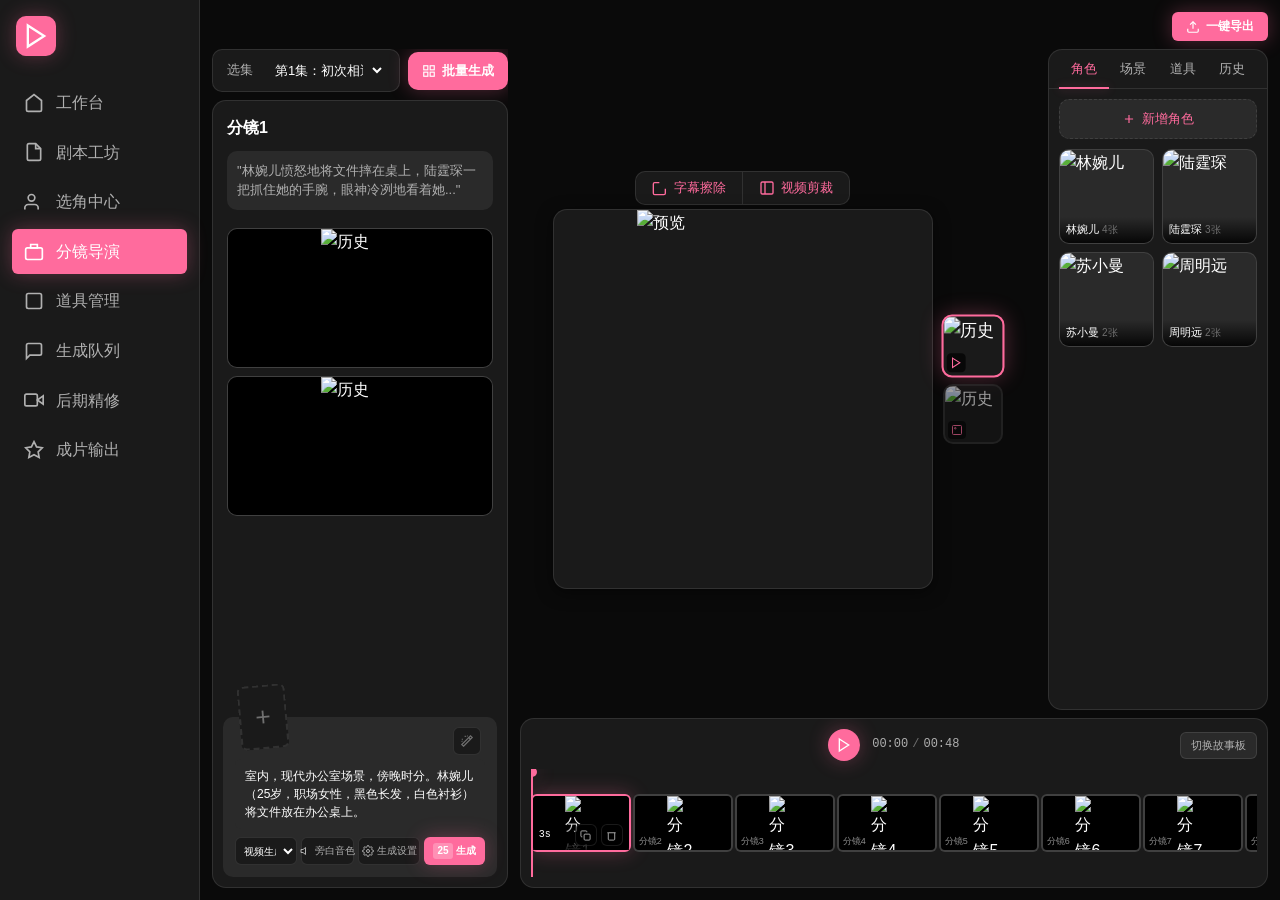
==== director-dark.html @ 308f5a4c "Initial commit: 分镜导演模块暗色主题版本" ====
<!DOCTYPE html>
<html lang="zh-CN">
<head>
  <meta charset="UTF-8">
  <meta name="viewport" content="width=device-width, initial-scale=1.0">
  <title>分镜导演 - 暗色主题</title>
  <link rel="stylesheet" href="director-dark-styles.css">
</head>
<body>
  <div class="app-container">
    <!-- 左侧导航栏 -->
    <nav class="sidebar">
      <div class="sidebar-header">
        <div class="logo">
          <svg width="28" height="28" viewBox="0 0 24 24" fill="none" stroke="currentColor" stroke-width="2"><polygon points="5 3 19 12 5 21 5 3"/></svg>
        </div>
      </div>
      <ul class="nav-menu">
        <li class="nav-item"><svg width="20" height="20" viewBox="0 0 24 24" fill="none" stroke="currentColor" stroke-width="2"><path d="M3 9l9-7 9 7v11a2 2 0 0 1-2 2H5a2 2 0 0 1-2-2z"/></svg><span>工作台</span></li>
        <li class="nav-item"><svg width="20" height="20" viewBox="0 0 24 24" fill="none" stroke="currentColor" stroke-width="2"><path d="M14 2H6a2 2 0 0 0-2 2v16a2 2 0 0 0 2 2h12a2 2 0 0 0 2-2V8z"/><polyline points="14 2 14 8 20 8"/></svg><span>剧本工坊</span></li>
        <li class="nav-item"><svg width="20" height="20" viewBox="0 0 24 24" fill="none" stroke="currentColor" stroke-width="2"><path d="M17 21v-2a4 4 0 0 0-4-4H5a4 4 0 0 0-4 4v2"/><circle cx="9" cy="7" r="4"/></svg><span>选角中心</span></li>
        <li class="nav-item active"><svg width="20" height="20" viewBox="0 0 24 24" fill="none" stroke="currentColor" stroke-width="2"><rect x="2" y="7" width="20" height="14" rx="2"/><path d="M16 3h-8v4h8V3z"/></svg><span>分镜导演</span></li>
        <li class="nav-item"><svg width="20" height="20" viewBox="0 0 24 24" fill="none" stroke="currentColor" stroke-width="2"><rect x="3" y="3" width="18" height="18" rx="2"/></svg><span>道具管理</span></li>
        <li class="nav-item"><svg width="20" height="20" viewBox="0 0 24 24" fill="none" stroke="currentColor" stroke-width="2"><path d="M21 15a2 2 0 0 1-2 2H7l-4 4V5a2 2 0 0 1 2-2h14a2 2 0 0 1 2 2z"/></svg><span>生成队列</span></li>
        <li class="nav-item"><svg width="20" height="20" viewBox="0 0 24 24" fill="none" stroke="currentColor" stroke-width="2"><polygon points="23 7 16 12 23 17 23 7"/><rect x="1" y="5" width="15" height="14" rx="2"/></svg><span>后期精修</span></li>
        <li class="nav-item"><svg width="20" height="20" viewBox="0 0 24 24" fill="none" stroke="currentColor" stroke-width="2"><polygon points="12 2 15.09 8.26 22 9.27 17 14.14 18.18 21.02 12 17.77 5.82 21.02 7 14.14 2 9.27 8.91 8.26 12 2"/></svg><span>成片输出</span></li>
      </ul>
    </nav>

    <!-- 主内容区 -->
    <main class="main-content">
      <!-- 顶部工具栏 -->
      <div class="top-toolbar">
        <div class="toolbar-spacer"></div>
        <button class="export-btn" id="exportBtn"><svg width="16" height="16" viewBox="0 0 24 24" fill="none" stroke="currentColor" stroke-width="2"><path d="M21 15v4a2 2 0 0 1-2 2H5a2 2 0 0 1-2-2v-4"/><polyline points="17 8 12 3 7 8"/><line x1="12" y1="3" x2="12" y2="15"/></svg>一键导出</button>
      </div>
      <!-- 内容区域 -->
      <div class="content-wrapper">
        <!-- 左侧分镜操作面板 -->
        <aside class="left-panel">
          <div class="left-panel-top-row">
            <div class="episode-selector">
              <label>选集</label>
              <select id="episodeSelect">
                <option>第1集：初次相遇</option>
                <option>第2集：意外邂逅</option>
                <option>第3集：心动时刻</option>
              </select>
            </div>
            <button class="batch-gen-btn" id="batchGenBtn">
              <svg width="14" height="14" viewBox="0 0 24 24" fill="none" stroke="currentColor" stroke-width="2"><rect x="3" y="3" width="7" height="7"/><rect x="14" y="3" width="7" height="7"/><rect x="3" y="14" width="7" height="7"/><rect x="14" y="14" width="7" height="7"/></svg>
              批量生成
            </button>
          </div>

          <div class="shot-panel-container">
            <div class="shot-info-section">
              <h2 class="shot-title">分镜1</h2>
              <div class="shot-text-container">
                <div class="shot-text-content" id="shotTextContent">"林婉儿愤怒地将文件摔在桌上，陆霆琛一把抓住她的手腕，眼神冷冽地看着她..."</div>
                <button class="edit-icon-btn" id="editTextBtn" title="编辑原文">
                  <svg width="16" height="16" viewBox="0 0 24 24" fill="none" stroke="currentColor" stroke-width="2"><path d="M11 4H4a2 2 0 0 0-2 2v14a2 2 0 0 0 2 2h14a2 2 0 0 0 2-2v-7"/><path d="M18.5 2.5a2.121 2.121 0 0 1 3 3L12 15l-4 1 1-4 9.5-9.5z"/></svg>
                </button>
              </div>
              <div class="history-section">
                <div class="history-card">
                  <div class="history-card-inner">
                    <img src="https://images.unsplash.com/photo-1517457373958-b7bdd4587205?w=300&h=400&fit=crop" alt="历史1">
                  </div>
                  <div class="history-overlay">
                    <div class="history-prompt">室内，现代办公室场景，傍晚时分。林婉儿（25岁，职场女性，黑色长发，白色衬衫）愤怒地将文件摔在桌上，陆霆琛一把抓住她的手腕，眼神冷冽地看着她。电影级调色，IMAX画质，精细光影，专业摄影构图。</div>
                    <div class="history-actions">
                      <button class="history-btn" data-action="reference" title="引用"><svg width="16" height="16" viewBox="0 0 24 24" fill="none" stroke="currentColor" stroke-width="2"><path d="M10 13a5 5 0 0 0 7.54.54l3-3a5 5 0 0 0-7.07-7.07l-1.72 1.71"/></svg><span>引用</span></button>
                      <button class="history-btn" data-action="download" title="下载"><svg width="16" height="16" viewBox="0 0 24 24" fill="none" stroke="currentColor" stroke-width="2"><path d="M21 15v4a2 2 0 0 1-2 2H5a2 2 0 0 1-2-2v-4"/><polyline points="7 10 12 15 17 10"/><line x1="12" y1="15" x2="12" y2="3"/></svg><span>下载</span></button>
                    </div>
                  </div>
                </div>
              </div>
            </div>
          </div>
        </aside>

        <!-- 中间+右侧 -->
        <div class="center-right-wrapper">
          <section class="center-panel">
            <div class="preview-wrapper">
              <div class="preview-main">
                <div class="preview-actions">
                  <button class="action-btn" id="subtitleEraseBtn"><svg width="18" height="18" viewBox="0 0 24 24" fill="none" stroke="currentColor" stroke-width="2"><path d="M11 4H4a2 2 0 0 0-2 2v14a2 2 0 0 0 2 2h14a2 2 0 0 0 2-2v-7"/></svg>字幕擦除</button>
                  <button class="action-btn" id="videoCropBtn"><svg width="18" height="18" viewBox="0 0 24 24" fill="none" stroke="currentColor" stroke-width="2"><rect x="3" y="3" width="18" height="18" rx="2"/><line x1="9" y1="3" x2="9" y2="21"/></svg>视频剪裁</button>
                </div>
                <div class="preview-box">
                  <img src="https://images.unsplash.com/photo-1517457373958-b7bdd4587205?w=300&h=400&fit=crop" alt="预览">
                </div>
              </div>
              <div class="preview-history">
                <div class="preview-history-item active">
                  <img src="https://images.unsplash.com/photo-1517457373958-b7bdd4587205?w=100&h=100&fit=crop" alt="历史1">
                  <div class="history-type-icon video"><svg width="12" height="12" viewBox="0 0 24 24" fill="none" stroke="currentColor" stroke-width="2"><polygon points="5 3 19 12 5 21 5 3"/></svg></div>
                </div>
                <div class="preview-history-item">
                  <img src="https://images.unsplash.com/photo-1529156069898-49953e39b3ac?w=100&h=100&fit=crop" alt="历史2">
                  <div class="history-type-icon image"><svg width="12" height="12" viewBox="0 0 24 24" fill="none" stroke="currentColor" stroke-width="2"><rect x="3" y="3" width="18" height="18" rx="2"/><circle cx="8.5" cy="8.5" r="1.5"/></svg></div>
                </div>
              </div>
            </div>
          </section>
          <aside class="right-panel">
            <div class="asset-tabs">
              <button class="asset-tab active" data-tab="character">角色</button>
              <button class="asset-tab" data-tab="scene">场景</button>
              <button class="asset-tab" data-tab="prop">道具</button>
              <button class="asset-tab" data-tab="history">历史</button>
            </div>
            <div class="asset-content" id="assetContent">
              <div class="asset-tab-content active" data-content="character">
                <button class="add-asset-btn" id="addCharacterBtn"><svg width="16" height="16" viewBox="0 0 24 24" fill="none" stroke="currentColor" stroke-width="2"><line x1="12" y1="5" x2="12" y2="19"/><line x1="5" y1="12" x2="19" y2="12"/></svg>新增角色</button>
                <div class="asset-collection-list">
                  <div class="asset-collection" data-collection="char1">
                    <div class="collection-cover">
                      <img src="https://images.unsplash.com/photo-1494790108377-be9c29b29330?w=200&h=200&fit=crop" alt="林婉儿">
                      <div class="collection-label">林婉儿 <span class="collection-count">4张</span></div>
                    </div>
                    <div class="collection-items" data-items='[{"src":"https://images.unsplash.com/photo-1494790108377-be9c29b29330?w=200&h=200&fit=crop","alt":"正面"},{"src":"https://images.unsplash.com/photo-1438761681033-6461ffad8d80?w=200&h=200&fit=crop","alt":"侧面"},{"src":"https://images.unsplash.com/photo-1529156069898-49953e39b3ac?w=200&h=200&fit=crop","alt":"全身"},{"src":"https://images.unsplash.com/photo-1517457373958-b7bdd4587205?w=200&h=200&fit=crop","alt":"特写"}]'></div>
                  </div>
                  <div class="asset-collection" data-collection="char2">
                    <div class="collection-cover">
                      <img src="https://images.unsplash.com/photo-1507003211169-0a1dd7228f2d?w=200&h=200&fit=crop" alt="陆霆琛">
                      <div class="collection-label">陆霆琛 <span class="collection-count">3张</span></div>
                    </div>
                    <div class="collection-items" data-items='[{"src":"https://images.unsplash.com/photo-1507003211169-0a1dd7228f2d?w=200&h=200&fit=crop","alt":"正面"},{"src":"https://images.unsplash.com/photo-1500648767791-00dcc994a43e?w=200&h=200&fit=crop","alt":"侧面"},{"src":"https://images.unsplash.com/photo-1556761175-5973dc0f32e7?w=200&h=200&fit=crop","alt":"全身"}]'></div>
                  </div>
                  <div class="asset-collection" data-collection="char3">
                    <div class="collection-cover">
                      <img src="https://images.unsplash.com/photo-1438761681033-6461ffad8d80?w=200&h=200&fit=crop" alt="苏小曼">
                      <div class="collection-label">苏小曼 <span class="collection-count">2张</span></div>
                    </div>
                    <div class="collection-items" data-items='[{"src":"https://images.unsplash.com/photo-1438761681033-6461ffad8d80?w=200&h=200&fit=crop","alt":"正面"},{"src":"https://images.unsplash.com/photo-1485846234645-a62644f84728?w=200&h=200&fit=crop","alt":"侧面"}]'></div>
                  </div>
                  <div class="asset-collection" data-collection="char4">
                    <div class="collection-cover">
                      <img src="https://images.unsplash.com/photo-1500648767791-00dcc994a43e?w=200&h=200&fit=crop" alt="周明远">
                      <div class="collection-label">周明远 <span class="collection-count">2张</span></div>
                    </div>
                    <div class="collection-items" data-items='[{"src":"https://images.unsplash.com/photo-1500648767791-00dcc994a43e?w=200&h=200&fit=crop","alt":"正面"},{"src":"https://images.unsplash.com/photo-1497366216548-37526070297c?w=200&h=200&fit=crop","alt":"全身"}]'></div>
                  </div>
                </div>
              </div>
              <div class="asset-tab-content" data-content="scene">
                <button class="add-asset-btn" id="addSceneBtn"><svg width="16" height="16" viewBox="0 0 24 24" fill="none" stroke="currentColor" stroke-width="2"><line x1="12" y1="5" x2="12" y2="19"/><line x1="5" y1="12" x2="19" y2="12"/></svg>新增场景</button>
                <div class="asset-collection-list">
                  <div class="asset-collection" data-collection="scene1">
                    <div class="collection-cover">
                      <img src="https://images.unsplash.com/photo-1497366216548-37526070297c?w=200&h=200&fit=crop" alt="办公室">
                      <div class="collection-label">办公室 <span class="collection-count">3张</span></div>
                    </div>
                    <div class="collection-items" data-items='[{"src":"https://images.unsplash.com/photo-1497366216548-37526070297c?w=200&h=200&fit=crop","alt":"全景"},{"src":"https://images.unsplash.com/photo-1497215728101-856f4ea42174?w=200&h=200&fit=crop","alt":"近景"},{"src":"https://images.unsplash.com/photo-1556761175-5973dc0f32e7?w=200&h=200&fit=crop","alt":"窗边"}]'></div>
                  </div>
                  <div class="asset-collection" data-collection="scene2">
                    <div class="collection-cover">
                      <img src="https://images.unsplash.com/photo-1497215728101-856f4ea42174?w=200&h=200&fit=crop" alt="咖啡厅">
                      <div class="collection-label">咖啡厅 <span class="collection-count">2张</span></div>
                    </div>
                    <div class="collection-items" data-items='[{"src":"https://images.unsplash.com/photo-1497215728101-856f4ea42174?w=200&h=200&fit=crop","alt":"内景"},{"src":"https://images.unsplash.com/photo-1517457373958-b7bdd4587205?w=200&h=200&fit=crop","alt":"外景"}]'></div>
                  </div>
                </div>
              </div>
              <div class="asset-tab-content" data-content="prop">
                <button class="add-asset-btn" id="addPropBtn"><svg width="16" height="16" viewBox="0 0 24 24" fill="none" stroke="currentColor" stroke-width="2"><line x1="12" y1="5" x2="12" y2="19"/><line x1="5" y1="12" x2="19" y2="12"/></svg>新增道具</button>
                <div class="asset-grid">
                  <div class="asset-item" data-asset-src="https://images.unsplash.com/photo-1485846234645-a62644f84728?w=200&h=200&fit=crop"><img src="https://images.unsplash.com/photo-1485846234645-a62644f84728?w=200&h=200&fit=crop" alt="道具1"><div class="asset-item-actions"><button class="asset-ref-btn">引用</button><button class="asset-edit-btn">编辑</button></div></div>
                </div>
              </div>
              <div class="asset-tab-content" data-content="history">
                <div class="history-filters">
                  <select class="filter-select"><option>全部类型</option><option>视频</option><option>图片</option></select>
                  <select class="filter-select"><option>全部选集</option><option>第1集</option><option>第2集</option></select>
                </div>
                <div class="asset-grid">
                  <div class="asset-item" data-asset-src="https://images.unsplash.com/photo-1517457373958-b7bdd4587205?w=200&h=200&fit=crop"><img src="https://images.unsplash.com/photo-1517457373958-b7bdd4587205?w=200&h=200&fit=crop" alt="历史1"><div class="asset-item-actions"><button class="asset-ref-btn">引用</button></div></div>
                  <div class="asset-item" data-asset-src="https://images.unsplash.com/photo-1529156069898-49953e39b3ac?w=200&h=200&fit=crop"><img src="https://images.unsplash.com/photo-1529156069898-49953e39b3ac?w=200&h=200&fit=crop" alt="历史2"><div class="asset-item-actions"><button class="asset-ref-btn">引用</button></div></div>
                  <div class="asset-item" data-asset-src="https://images.unsplash.com/photo-1485846234645-a62644f84728?w=200&h=200&fit=crop"><img src="https://images.unsplash.com/photo-1485846234645-a62644f84728?w=200&h=200&fit=crop" alt="历史3"><div class="asset-item-actions"><button class="asset-ref-btn">引用</button></div></div>
                  <div class="asset-item" data-asset-src="https://images.unsplash.com/photo-1497366216548-37526070297c?w=200&h=200&fit=crop"><img src="https://images.unsplash.com/photo-1497366216548-37526070297c?w=200&h=200&fit=crop" alt="历史4"><div class="asset-item-actions"><button class="asset-ref-btn">引用</button></div></div>
                  <div class="asset-item" data-asset-src="https://images.unsplash.com/photo-1497215728101-856f4ea42174?w=200&h=200&fit=crop"><img src="https://images.unsplash.com/photo-1497215728101-856f4ea42174?w=200&h=200&fit=crop" alt="历史5"><div class="asset-item-actions"><button class="asset-ref-btn">引用</button></div></div>
                  <div class="asset-item" data-asset-src="https://images.unsplash.com/photo-1556761175-5973dc0f32e7?w=200&h=200&fit=crop"><img src="https://images.unsplash.com/photo-1556761175-5973dc0f32e7?w=200&h=200&fit=crop" alt="历史6"><div class="asset-item-actions"><button class="asset-ref-btn">引用</button></div></div>
                </div>
              </div>
            </div>
          </aside>
        </div>
      </div>

      <!-- 底部区域：左面板延伸 + 时间轴 -->
      <div class="bottom-row" id="bottomRow">
        <div class="bottom-left-spacer">
          <!-- 生成操作区 -->
          <div class="generation-container" id="generationContainer">
            <div class="generation-inner-frame" id="generationInnerFrame">
              <div class="reference-stack" id="referenceStack">
                <div class="ref-add-box" id="refAddBox">
                  <svg width="32" height="32" viewBox="0 0 24 24" fill="none" stroke="currentColor" stroke-width="2"><line x1="12" y1="5" x2="12" y2="19"/><line x1="5" y1="12" x2="19" y2="12"/></svg>
                  <input type="file" class="ref-file-input" id="refFileInput" accept="image/*,video/*" multiple>
                </div>
              </div>
              <button class="optimize-btn" id="optimizeBtn" title="优化提示词">
                <svg width="18" height="18" viewBox="0 0 24 24" fill="none" stroke="currentColor" stroke-width="2"><path d="M6 21L21 6l-3-3L3 18l3 3z"/><path d="M15 6l3 3"/><path d="M9 3v2"/><path d="M3 9h2"/><path d="M12 3l1 1"/><path d="M3 12l1 1"/></svg>
              </button>
              <div class="prompt-input" id="promptInput" contenteditable="true" data-placeholder="请输入提示词...">室内，现代办公室场景，傍晚时分。林婉儿（25岁，职场女性，黑色长发，白色衬衫）将文件放在办公桌上。</div>
              <div class="generation-controls">
                <select class="control-select" id="generationType"><option>视频生成</option><option>图片生成</option></select>
                <div class="voice-select-wrapper" id="voiceWrapper">
                  <button class="voice-select-btn" id="voiceSelectBtn"><svg width="14" height="14" viewBox="0 0 24 24" fill="none" stroke="currentColor" stroke-width="2"><polygon points="11 5 6 9 2 9 2 15 6 15 11 19 11 5"/></svg><span>旁白音色</span></button>
                </div>
                <button class="control-btn settings-btn" id="genSettingsBtn"><svg width="14" height="14" viewBox="0 0 24 24" fill="none" stroke="currentColor" stroke-width="2"><circle cx="12" cy="12" r="3"/><path d="M19.4 15a1.65 1.65 0 0 0 .33 1.82l.06.06a2 2 0 0 1-2.83 2.83l-.06-.06a1.65 1.65 0 0 0-1.82-.33 1.65 1.65 0 0 0-1 1.51V21a2 2 0 0 1-4 0v-.09A1.65 1.65 0 0 0 9 19.4a1.65 1.65 0 0 0-1.82.33l-.06.06a2 2 0 0 1-2.83-2.83l.06-.06A1.65 1.65 0 0 0 4.68 15a1.65 1.65 0 0 0-1.51-1H3a2 2 0 0 1 0-4h.09A1.65 1.65 0 0 0 4.6 9a1.65 1.65 0 0 0-.33-1.82l-.06-.06a2 2 0 0 1 2.83-2.83l.06.06A1.65 1.65 0 0 0 9 4.68a1.65 1.65 0 0 0 1-1.51V3a2 2 0 0 1 4 0v.09a1.65 1.65 0 0 0 1 1.51 1.65 1.65 0 0 0 1.82-.33l.06-.06a2 2 0 0 1 2.83 2.83l-.06.06A1.65 1.65 0 0 0 19.4 9a1.65 1.65 0 0 0 1.51 1H21a2 2 0 0 1 0 4h-.09a1.65 1.65 0 0 0-1.51 1z"/></svg><span>生成设置</span></button>
                <button class="generate-btn" id="generateBtn"><span class="gen-cost">25</span>生成</button>
              </div>
            </div>
          </div>
        </div>
        <div class="timeline-panel" id="timelinePanel">
          <div class="timeline-header">
            <button class="play-btn" id="playBtn">
              <svg width="20" height="20" viewBox="0 0 24 24" fill="none" stroke="currentColor" stroke-width="2"><polygon points="5 3 19 12 5 21 5 3"/></svg>
            </button>
            <div class="time-info">
              <span class="current-time" id="currentTimeDisplay">00:00</span>
              <span class="time-separator">/</span>
              <span class="total-time">01:23</span>
            </div>
            <button class="switch-view-btn" id="switchViewBtn">切换故事板</button>
          </div>
          <div class="timeline-content" id="timelineContent">
            <div class="timeline-playhead" id="timelinePlayhead"></div>
            <div class="timeline-shots"></div>
          </div>
        </div>
      </div>
    </main>
  </div>
  <script src="director-dark.js"></script>
</body>
</html>
---- director-dark-styles.css ----
/* 分镜导演 - 暗色主题 + 桃红色主调 */

:root {
  --bg-primary: #0a0a0a;
  --bg-secondary: #1a1a1a;
  --bg-tertiary: #2a2a2a;
  --bg-elevated: #1e1e1e;
  --primary: #ff6b9d;
  --primary-hover: #ff8ab3;
  --primary-active: #ff4d85;
  --primary-glow: rgba(255, 107, 157, 0.3);
  --text-primary: #ffffff;
  --text-secondary: #b0b0b0;
  --text-muted: #707070;
  --border: rgba(255, 255, 255, 0.1);
  --border-hover: var(--primary);
  --shadow-sm: 0 2px 8px rgba(0, 0, 0, 0.4);
  --shadow-md: 0 4px 16px rgba(0, 0, 0, 0.5);
  --shadow-lg: 0 8px 32px rgba(0, 0, 0, 0.6);
  --shadow-glow: 0 0 20px var(--primary-glow);
  --radius-sm: 6px;
  --radius-md: 10px;
  --radius-lg: 14px;
  --spacing-xs: 8px;
  --spacing-sm: 12px;
  --spacing-md: 16px;
  --spacing-lg: 24px;
  --spacing-xl: 32px;
  --left-panel-pct: 26%;
}

* { margin: 0; padding: 0; box-sizing: border-box; }

body {
  font-family: -apple-system, BlinkMacSystemFont, "Segoe UI", "PingFang SC", "Hiragino Sans GB", "Microsoft YaHei", sans-serif;
  background: var(--bg-primary);
  color: var(--text-primary);
  line-height: 1.6;
  overflow: hidden;
}

.app-container { display: flex; height: 100vh; width: 100vw; }

/* ========== 左侧导航栏 ========== */
.sidebar {
  width: 200px; background: var(--bg-secondary); border-right: 1px solid var(--border);
  display: flex; flex-direction: column; padding: var(--spacing-md) 0; flex-shrink: 0;
}
.sidebar-header { padding: 0 var(--spacing-md) var(--spacing-lg); }
.logo {
  width: 40px; height: 40px; background: var(--primary); border-radius: var(--radius-md);
  display: flex; align-items: center; justify-content: center; color: white; box-shadow: var(--shadow-glow);
}
.nav-menu { list-style: none; padding: 0 var(--spacing-sm); display: flex; flex-direction: column; gap: 4px; }
.nav-item {
  display: flex; align-items: center; gap: var(--spacing-sm); padding: 10px var(--spacing-sm);
  border-radius: var(--radius-sm); color: var(--text-secondary); cursor: pointer; transition: all 0.2s;
}
.nav-item:hover { background: var(--bg-tertiary); color: var(--text-primary); }
.nav-item.active { background: var(--primary); color: white; box-shadow: var(--shadow-glow); }
.nav-item svg { flex-shrink: 0; }

/* ========== 主内容区 ========== */
.main-content { flex: 1; display: flex; flex-direction: column; overflow: hidden; padding: 12px; gap: 0; }

/* ========== 顶部工具栏 ========== */
.top-toolbar {
  flex-shrink: 0; display: flex; align-items: center; justify-content: flex-end;
  padding: 0 0 8px 0; min-height: 32px;
}
.toolbar-spacer { flex: 1; }
.export-btn {
  padding: 6px 14px; background: var(--primary); border: none;
  border-radius: var(--radius-sm); color: white; font-size: 12px; font-weight: 600; cursor: pointer;
  display: flex; align-items: center; gap: 6px; transition: all 0.2s; box-shadow: var(--shadow-glow);
}
.export-btn svg { width: 14px; height: 14px; }
.export-btn:hover { background: var(--primary-hover); transform: translateY(-2px); box-shadow: 0 0 30px var(--primary-glow); }
.export-btn:active { transform: translateY(0); }

/* ========== 选集选择器 ========== */
.left-panel-top-row {
  flex-shrink: 0; display: flex; align-items: center; gap: 8px;
}
.episode-selector {
  flex: 1; display: flex; align-items: center; gap: 12px;
  background: var(--bg-secondary); padding: 10px 14px; border-radius: var(--radius-md); border: 1px solid var(--border);
  min-width: 0;
}
.episode-selector label { color: var(--text-secondary); font-size: 13px; white-space: nowrap; }
.episode-selector select { background: transparent; border: none; color: var(--text-primary); font-size: 13px; cursor: pointer; outline: none; padding: 2px 6px; flex: 1; min-width: 0; }
.batch-gen-btn {
  flex-shrink: 0; padding: 10px 14px; background: var(--primary); border: none;
  border-radius: var(--radius-md); color: white; font-size: 13px; font-weight: 600; cursor: pointer;
  display: flex; align-items: center; gap: 6px; transition: all 0.2s; white-space: nowrap;
  box-shadow: var(--shadow-glow);
}
.batch-gen-btn svg { flex-shrink: 0; }
.batch-gen-btn:hover { background: var(--primary-hover); transform: translateY(-1px); box-shadow: 0 0 24px var(--primary-glow); }

/* ========== 内容包装器 ========== */
.content-wrapper { flex: 1; display: flex; gap: 12px; overflow: hidden; min-height: 0; }

/* ========== 左侧分镜操作面板 ========== */
.left-panel { width: var(--left-panel-pct); flex-shrink: 0; display: flex; flex-direction: column; overflow: hidden; gap: 8px; }
.center-right-wrapper { flex: 1; display: flex; gap: 12px; min-width: 0; overflow: hidden; }

.shot-panel-container {
  flex: 1; display: flex; flex-direction: column; overflow: hidden;
  background: var(--bg-secondary); border-radius: var(--radius-lg) var(--radius-lg) 0 0;
  border: 1px solid var(--border); border-bottom: none; min-height: 0;
}
.shot-panel-container::-webkit-scrollbar { width: 6px; }
.shot-panel-container::-webkit-scrollbar-track { background: transparent; }
.shot-panel-container::-webkit-scrollbar-thumb { background: var(--bg-tertiary); border-radius: 3px; }
.shot-info-section { padding: 14px; display: flex; flex-direction: column; flex: 1; min-height: 0; overflow: hidden; }
.shot-info-section::-webkit-scrollbar { width: 6px; }
.shot-info-section::-webkit-scrollbar-track { background: transparent; }
.shot-info-section::-webkit-scrollbar-thumb { background: var(--bg-tertiary); border-radius: 3px; }
.shot-title { font-size: 16px; font-weight: 600; margin-bottom: 10px; color: var(--text-primary); flex-shrink: 0; }

/* 分镜原文容器 */
.shot-text-container {
  position: relative; background: var(--bg-tertiary); border-radius: var(--radius-md);
  padding: 10px; margin-bottom: 10px; min-height: 50px; flex-shrink: 0;
}
.shot-text-content { color: var(--text-secondary); font-size: 13px; line-height: 1.5; }
.edit-icon-btn {
  position: absolute; bottom: 8px; right: 8px; width: 28px; height: 28px;
  background: var(--bg-secondary); border: 1px solid var(--border); border-radius: var(--radius-sm);
  color: var(--text-muted); cursor: pointer; display: flex; align-items: center; justify-content: center;
  opacity: 0; transition: all 0.2s;
}
.shot-text-container:hover .edit-icon-btn { opacity: 1; }
.edit-icon-btn:hover { background: var(--primary); border-color: var(--primary); color: white; box-shadow: var(--shadow-glow); }

/* 生成历史记录 */
.history-section { margin-bottom: 10px; flex: 1; overflow-y: auto; min-height: 0; }
.history-section::-webkit-scrollbar { width: 6px; }
.history-section::-webkit-scrollbar-track { background: transparent; }
.history-section::-webkit-scrollbar-thumb { background: var(--bg-tertiary); border-radius: 3px; }
.history-card {
  position: relative; width: 100%; height: 140px; background: var(--bg-tertiary);
  border-radius: var(--radius-md); overflow: hidden; cursor: pointer;
  border: 1px solid var(--border); transition: all 0.3s;
}
.history-card:hover { border-color: var(--primary); box-shadow: var(--shadow-glow); }
.history-card-inner { width: 100%; height: 100%; display: flex; align-items: center; justify-content: center; background: #000; }
.history-card-inner img { height: 100%; width: auto; aspect-ratio: 9/16; object-fit: cover; }
.history-overlay {
  position: absolute; bottom: 0; left: 0; right: 0;
  background: linear-gradient(to top, rgba(0,0,0,0.95) 0%, rgba(0,0,0,0.7) 60%, transparent 100%);
  padding: 12px 10px 8px; transform: translateY(100%); transition: transform 0.3s; z-index: 2;
}
.history-card:hover .history-overlay { transform: translateY(0); }
.history-prompt {
  color: var(--text-secondary); font-size: 11px; line-height: 1.5; margin-bottom: 6px;
  display: -webkit-box; -webkit-line-clamp: 4; line-clamp: 4; -webkit-box-orient: vertical; overflow: hidden;
}
.history-actions { display: flex; gap: 6px; }
.history-btn {
  flex: 1; padding: 5px 8px; background: var(--bg-secondary); border: 1px solid var(--border);
  border-radius: var(--radius-sm); color: var(--text-secondary); cursor: pointer;
  display: flex; align-items: center; justify-content: center; gap: 4px; transition: all 0.2s; font-size: 11px;
}
.history-btn svg { width: 12px; height: 12px; flex-shrink: 0; }
.history-btn:hover { background: var(--primary); border-color: var(--primary); color: white; box-shadow: var(--shadow-glow); }

/* ========== 生成操作区 ========== */
.generation-container {
  padding: 10px; padding-top: 36px;
  flex-shrink: 0; display: flex; flex-direction: column; position: relative; z-index: 2;
}
.generation-inner-frame {
  position: relative; background: var(--bg-tertiary); border-radius: var(--radius-md);
  padding: 42px 12px 12px 12px; display: flex; flex-direction: column; gap: 8px;
}

/* 参考图容器 */
.reference-stack {
  position: absolute; top: 0; left: 16px; transform: translateY(-50%);
  z-index: 10; display: flex; align-items: center;
}
.ref-add-box {
  position: relative; width: 48px; height: 64px; background: var(--bg-secondary);
  border: 2px dashed var(--border); border-radius: var(--radius-sm);
  display: flex; align-items: center; justify-content: center; cursor: pointer;
  transform: rotate(-5deg); transform-origin: center; transition: all 0.3s;
}
.ref-add-box svg { width: 22px; height: 22px; color: var(--text-muted); }
.ref-add-box:hover { border-color: var(--primary); background: rgba(255, 107, 157, 0.1); }
.ref-file-input { position: absolute; width: 100%; height: 100%; opacity: 0; cursor: pointer; }

/* 参考图堆叠 - 有图片时的状态 */
.reference-stack.has-images { display: block; position: absolute; top: 0; left: 16px; transform: translateY(-50%); height: 64px; }
.reference-stack.has-images .ref-add-box {
  width: 20px; height: 20px; border-radius: 50%; position: absolute; transform: none;
  background: var(--bg-secondary); z-index: 100; border-width: 1.5px; border-style: dashed;
  flex-shrink: 0; margin: 0;
}
.reference-stack.has-images .ref-add-box svg { width: 10px; height: 10px; }

.ref-image-item {
  position: absolute; width: 48px; height: 64px; background: var(--bg-secondary);
  border: 2px solid var(--border); border-radius: var(--radius-sm); overflow: hidden;
  cursor: pointer; transition: all 0.3s; box-shadow: var(--shadow-md);
}
.ref-image-item img, .ref-image-item video { width: 100%; height: 100%; object-fit: cover; }
.ref-image-item:hover { border-color: var(--primary); box-shadow: var(--shadow-glow); }

.ref-image-delete {
  position: absolute; top: 2px; right: 2px; width: 16px; height: 16px;
  background: rgba(0,0,0,0.7); border: none; border-radius: 50%; color: white;
  font-size: 10px; line-height: 1; cursor: pointer; display: none;
  align-items: center; justify-content: center; z-index: 20; transition: all 0.2s;
}
.ref-image-delete:hover { background: var(--primary); }

/* 悬浮展开 */
.reference-stack.has-images:hover { display: flex; align-items: flex-end; height: auto; }
.reference-stack:hover .ref-image-item { position: relative; display: inline-block; margin-right: 6px; left: auto !important; top: auto !important; }
.reference-stack:hover .ref-image-item .ref-image-delete { display: flex; }
.reference-stack.has-images:hover .ref-add-box {
  position: relative; bottom: auto; right: auto; left: auto !important;
  align-self: flex-end; margin-bottom: 2px;
}

.ref-type-badge {
  position: absolute; bottom: 3px; left: 3px; padding: 2px 4px;
  background: rgba(0,0,0,0.75); border-radius: 3px; pointer-events: none;
  display: flex; align-items: center; justify-content: center;
  line-height: 1;
}

/* 提示词优化按钮 */
.optimize-btn {
  position: absolute; top: 10px; right: 16px; width: 28px; height: 28px;
  background: var(--bg-secondary); border: 1px solid var(--border); border-radius: var(--radius-sm);
  color: var(--text-muted); cursor: pointer; display: flex; align-items: center; justify-content: center;
  transition: all 0.2s; z-index: 5;
}
.optimize-btn svg { width: 14px; height: 14px; }
.optimize-btn:hover { background: var(--primary); border-color: var(--primary); color: white; box-shadow: var(--shadow-glow); }

.prompt-input {
  width: 100%; min-height: 44px; max-height: 100px; background: var(--bg-tertiary);
  border: none; border-radius: var(--radius-sm); padding: 8px 10px;
  color: var(--text-primary); font-size: 12px; line-height: 1.5;
  overflow-y: auto; font-family: inherit; transition: all 0.3s;
  outline: none; word-break: break-all;
}
.prompt-input:empty::before { content: attr(data-placeholder); color: var(--text-muted); pointer-events: none; }
.prompt-input:focus { outline: none; }
.prompt-input .at-tag {
  display: inline-block; background: rgba(255,107,157,0.15); border: 1px solid var(--primary);
  border-radius: 4px; padding: 0 5px; margin: 0 1px; color: var(--primary); font-size: 12px;
  line-height: 1.6; white-space: nowrap; vertical-align: baseline;
}

.generation-controls { display: flex; gap: 4px; }
.control-select {
  flex: 1; padding: 6px 4px; background: var(--bg-secondary); border: 1px solid var(--border);
  border-radius: var(--radius-sm); color: var(--text-primary); font-size: 10px; cursor: pointer; transition: all 0.2s;
  min-width: 0;
}
.control-select:hover { border-color: var(--primary); }
.control-select:focus { outline: none; border-color: var(--primary); }

/* 生成设置按钮 */
.control-btn {
  padding: 6px 4px; background: var(--bg-secondary); border: 1px solid var(--border);
  border-radius: var(--radius-sm); color: var(--text-secondary); font-size: 10px; cursor: pointer;
  display: flex; align-items: center; justify-content: center; gap: 3px;
  transition: all 0.2s; white-space: nowrap; min-width: 0; flex: 1;
}
.control-btn svg { width: 12px; height: 12px; flex-shrink: 0; }
.control-btn:hover { border-color: var(--primary); color: var(--primary); }

/* 旁白音色按钮 */
.voice-select-wrapper { flex: 1; position: relative; min-width: 0; }
.voice-select-btn {
  width: 100%; padding: 6px 4px; background: var(--bg-secondary); border: 1px solid var(--border);
  border-radius: var(--radius-sm); color: var(--text-secondary); font-size: 10px; cursor: pointer;
  display: flex; align-items: center; justify-content: center; gap: 3px; transition: all 0.2s;
  white-space: nowrap;
}
.voice-select-btn svg { width: 12px; height: 12px; flex-shrink: 0; }
.voice-select-btn:hover { border-color: var(--primary); color: var(--text-primary); }

.generate-btn {
  flex: 1; padding: 6px 4px; background: var(--primary); border: none;
  border-radius: var(--radius-sm); color: white; font-size: 10px; font-weight: 600; cursor: pointer;
  display: flex; align-items: center; justify-content: center; gap: 3px;
  transition: all 0.2s; box-shadow: var(--shadow-glow); white-space: nowrap; min-width: 0;
}
.gen-cost {
  display: inline-flex; align-items: center; justify-content: center;
  background: rgba(255,255,255,0.25); border-radius: 3px; padding: 0 4px;
  font-size: 10px; font-weight: 700; line-height: 16px; min-width: 18px;
}
.generate-btn:hover { background: var(--primary-hover); transform: translateY(-2px); box-shadow: 0 0 30px var(--primary-glow); }
.generate-btn:active { transform: translateY(0); }

/* ========== 中间视频预览区 ========== */
.center-panel { flex: 1; display: flex; flex-direction: column; min-width: 0; }
.preview-wrapper { flex: 1; display: flex; gap: 10px; align-items: center; justify-content: center; min-height: 0; }
.preview-main { display: flex; flex-direction: column; align-items: center; gap: 4px; min-width: 0; flex: 1; max-width: 440px; }
.preview-actions { display: flex; gap: 0; justify-content: center; flex-shrink: 0; }
.action-btn {
  padding: 7px 16px; background: var(--bg-secondary); border: 1px solid var(--border);
  color: var(--primary); font-size: 13px; cursor: pointer;
  display: flex; align-items: center; gap: 6px; transition: all 0.2s;
}
.action-btn:first-child { border-radius: var(--radius-md) 0 0 var(--radius-md); border-right: none; }
.action-btn:last-child { border-radius: 0 var(--radius-md) var(--radius-md) 0; border-left: 1px solid var(--border); }
.action-btn svg { width: 16px; height: 16px; }
.action-btn:hover { background: var(--primary); border-color: var(--primary); color: white; box-shadow: var(--shadow-glow); }

.preview-box {
  width: 100%; max-width: 420px; aspect-ratio: 1/1; background: var(--bg-secondary);
  border-radius: var(--radius-lg); border: 1px solid var(--border); overflow: hidden;
  display: flex; align-items: center; justify-content: center; box-shadow: var(--shadow-md);
}
.preview-box img { height: 100%; width: auto; aspect-ratio: 9/16; object-fit: cover; }

.preview-empty-placeholder {
  display: flex; align-items: center; justify-content: center;
  width: 100%; height: 100%; color: var(--text-muted); opacity: 0.25;
  background: var(--bg-tertiary);
}

.preview-history { display: flex; flex-direction: column; gap: 8px; }
.preview-history-item {
  position: relative; width: 60px; height: 60px; background: var(--bg-secondary);
  border-radius: var(--radius-md); border: 2px solid var(--border); overflow: hidden;
  cursor: pointer; transition: all 0.3s; opacity: 0.6;
}
.preview-history-item:hover { opacity: 0.8; border-color: var(--primary); }
.preview-history-item.active { opacity: 1; border-color: var(--primary); box-shadow: var(--shadow-glow); transform: scale(1.05); }
.preview-history-item img { width: 100%; height: 100%; object-fit: cover; }
.history-type-icon {
  position: absolute; bottom: 3px; left: 3px; width: 18px; height: 18px;
  background: rgba(0,0,0,0.7); border-radius: 4px;
  display: flex; align-items: center; justify-content: center; color: var(--primary);
}

/* ========== 右侧资产库面板 ========== */
.right-panel {
  width: 240px; flex-shrink: 0; background: var(--bg-secondary);
  border-radius: var(--radius-lg); border: 1px solid var(--border);
  display: flex; flex-direction: column; overflow: hidden;
}
.asset-tabs { display: flex; border-bottom: 1px solid var(--border); padding: 0 10px; }
.asset-tab {
  flex: 1; padding: 10px 0; background: transparent; border: none;
  color: var(--text-secondary); font-size: 13px; cursor: pointer; position: relative; transition: all 0.2s;
}
.asset-tab:hover { color: var(--text-primary); }
.asset-tab.active { color: var(--primary); }
.asset-tab.active::after {
  content: ''; position: absolute; bottom: -1px; left: 0; right: 0;
  height: 2px; background: var(--primary); box-shadow: 0 0 10px var(--primary-glow);
}
.asset-content { flex: 1; overflow-y: auto; position: relative; }
.asset-content::-webkit-scrollbar { width: 6px; }
.asset-content::-webkit-scrollbar-track { background: transparent; }
.asset-content::-webkit-scrollbar-thumb { background: var(--bg-tertiary); border-radius: 3px; }
.asset-tab-content { display: none; padding: 10px; }
.asset-tab-content.active { display: block; }
.history-filters { display: flex; gap: 8px; margin-bottom: 10px; }
.filter-select {
  flex: 1; padding: 7px 10px; background: var(--bg-tertiary); border: 1px solid var(--border);
  border-radius: var(--radius-sm); color: var(--text-primary); font-size: 12px; cursor: pointer; transition: all 0.2s;
}
.filter-select:hover { border-color: var(--primary); }
.filter-select:focus { outline: none; border-color: var(--primary); }
.add-asset-btn {
  width: 100%; padding: 10px; background: var(--bg-tertiary); border: 1px dashed var(--border);
  border-radius: var(--radius-md); color: var(--primary); font-size: 13px; cursor: pointer;
  display: flex; align-items: center; justify-content: center; gap: 6px;
  margin-bottom: 10px; transition: all 0.2s;
}
.add-asset-btn svg { width: 14px; height: 14px; }
.add-asset-btn:hover { background: rgba(255, 107, 157, 0.1); border-color: var(--primary); box-shadow: var(--shadow-glow); }

.asset-grid { display: grid; grid-template-columns: repeat(2, 1fr); gap: 8px; }
.asset-item {
  position: relative; aspect-ratio: 1/1; background: var(--bg-tertiary);
  border-radius: var(--radius-md); border: 1px solid var(--border); overflow: hidden;
  cursor: pointer; transition: all 0.3s;
}
.asset-item:hover { border-color: var(--primary); box-shadow: var(--shadow-glow); }
.asset-item img { width: 100%; height: 100%; object-fit: cover; }
.asset-item-actions {
  position: absolute; bottom: 6px; left: 6px; right: 6px;
  display: flex; gap: 4px; opacity: 0; transition: all 0.2s;
}
.asset-item:hover .asset-item-actions { opacity: 1; }
.asset-ref-btn, .asset-edit-btn {
  padding: 4px 8px; background: rgba(0,0,0,0.8); border: 1px solid var(--primary);
  border-radius: var(--radius-sm); color: var(--primary); font-size: 11px; cursor: pointer; transition: all 0.2s;
}
.asset-ref-btn:hover, .asset-edit-btn:hover { background: var(--primary); color: white; box-shadow: var(--shadow-glow); }

/* ========== 素材合集 ========== */
.asset-collection-list { display: grid; grid-template-columns: repeat(2, 1fr); gap: 8px; }
.asset-collection { position: relative; }
.asset-collection.expanded { display: none; }
.collection-cover {
  position: relative; aspect-ratio: 1/1; background: var(--bg-tertiary);
  border-radius: var(--radius-md); border: 1px solid var(--border); overflow: hidden;
  cursor: pointer; transition: all 0.3s;
}
.collection-cover:hover { border-color: var(--primary); box-shadow: var(--shadow-glow); }
.collection-cover img { width: 100%; height: 100%; object-fit: cover; }
.collection-items { display: none; }
.collection-label {
  position: absolute; bottom: 0; left: 0; right: 0; padding: 4px 6px;
  background: linear-gradient(to top, rgba(0,0,0,0.85), transparent);
  color: var(--text-primary); font-size: 11px; white-space: nowrap; overflow: hidden; text-overflow: ellipsis;
}
.collection-count { color: var(--text-muted); font-size: 10px; }
.collection-expanded-grid {
  grid-column: 1 / -1; display: grid; grid-template-columns: repeat(2, 1fr); gap: 6px;
  padding: 6px; background: var(--bg-tertiary); border-radius: var(--radius-md);
  border: 1px solid var(--border);
}
.collection-expanded-grid .collection-back-btn {
  grid-column: 1 / -1; display: flex; align-items: center; gap: 4px;
  padding: 4px 6px; background: transparent; border: none;
  color: var(--primary); font-size: 11px; cursor: pointer; transition: all 0.2s;
}
.collection-expanded-grid .collection-back-btn:hover { color: var(--primary-hover); }
.collection-expanded-item {
  position: relative; aspect-ratio: 1/1; background: var(--bg-secondary);
  border-radius: var(--radius-sm); border: 1px solid var(--border); overflow: hidden;
  cursor: pointer; transition: all 0.3s;
}
.collection-expanded-item:hover { border-color: var(--primary); box-shadow: var(--shadow-glow); }
.collection-expanded-item img { width: 100%; height: 100%; object-fit: cover; }
.collection-expanded-item .asset-item-actions {
  position: absolute; bottom: 4px; left: 4px; right: 4px;
  display: flex; gap: 3px; opacity: 0; transition: all 0.2s;
}
.collection-expanded-item:hover .asset-item-actions { opacity: 1; }

/* ========== 底部区域 ========== */
.bottom-row { display: flex; gap: 12px; flex-shrink: 0; height: 170px; margin-top: 8px; }
.bottom-left-spacer {
  width: var(--left-panel-pct); flex-shrink: 0; background: var(--bg-secondary);
  border-radius: 0 0 var(--radius-lg) var(--radius-lg);
  border: 1px solid var(--border); border-top: none;
  display: flex; flex-direction: column; justify-content: flex-end; overflow: visible;
  margin-top: -8px; padding-top: 8px;
}
.timeline-panel {
  flex: 1; background: var(--bg-secondary); border-radius: var(--radius-lg);
  border: 1px solid var(--border); padding: 10px;
  display: flex; flex-direction: column; overflow: hidden; min-height: 100px;
}
.timeline-header {
  display: flex; align-items: center; justify-content: center;
  gap: 12px; margin-bottom: 8px; position: relative; flex-shrink: 0;
}
.play-btn {
  width: 32px; height: 32px; background: var(--primary); border: none; border-radius: 50%;
  color: white; cursor: pointer; display: flex; align-items: center; justify-content: center;
  transition: all 0.2s; box-shadow: var(--shadow-glow); flex-shrink: 0;
}
.play-btn svg { width: 16px; height: 16px; }
.play-btn:hover { background: var(--primary-hover); transform: scale(1.1); }
.time-info { display: flex; align-items: center; gap: 4px; color: var(--text-secondary); font-size: 12px; font-family: 'Courier New', monospace; }
.time-separator { color: var(--text-muted); }
.switch-view-btn {
  position: absolute; right: 0; padding: 5px 10px; background: var(--bg-tertiary);
  border: 1px solid var(--border); border-radius: var(--radius-sm); color: var(--text-secondary);
  font-size: 11px; cursor: pointer; transition: all 0.2s; white-space: nowrap;
}
.switch-view-btn:hover { border-color: var(--primary); color: var(--primary); }

.timeline-content { flex: 1; overflow-x: auto; overflow-y: hidden; position: relative; }
.timeline-content::-webkit-scrollbar { height: 5px; }
.timeline-content::-webkit-scrollbar-track { background: var(--bg-tertiary); border-radius: 3px; }
.timeline-content::-webkit-scrollbar-thumb { background: var(--primary); border-radius: 3px; }

/* 时间线光标 */
.timeline-playhead {
  position: absolute; top: 0; bottom: 0; width: 2px; background: var(--primary);
  z-index: 20; cursor: ew-resize; left: 0; transition: left 0.05s linear; pointer-events: auto;
}
.timeline-playhead::before {
  content: ''; position: absolute; top: -2px; left: 50%; transform: translateX(-50%);
  width: 10px; height: 10px; background: var(--primary); border-radius: 50%; box-shadow: var(--shadow-glow);
}
.timeline-playhead::after {
  content: ''; position: absolute; top: -2px; left: 50%; transform: translateX(-50%);
  width: 16px; height: 100%; cursor: ew-resize;
}

.timeline-shots { display: flex; align-items: center; gap: 0; min-width: max-content; height: 100%; position: relative; }

.timeline-shot {
  position: relative; width: 100px; background: var(--bg-tertiary); border-radius: var(--radius-sm);
  border: 2px solid var(--border); overflow: visible; cursor: pointer; transition: all 0.3s;
  flex-shrink: 0; margin-right: 2px;
}
.timeline-shot:hover { border-color: var(--primary); box-shadow: var(--shadow-glow); }
.timeline-shot.active { border-color: var(--primary); box-shadow: 0 0 20px var(--primary-glow); }

.shot-thumb {
  aspect-ratio: 16/9; background: #000; display: flex; align-items: center; justify-content: center;
  overflow: hidden; border-radius: calc(var(--radius-sm) - 2px);
}
.shot-thumb img { height: 100%; width: auto; aspect-ratio: 9/16; object-fit: cover; }

/* 默认显示分镜标签 */
.shot-label {
  position: absolute; bottom: 2px; left: 4px;
  color: var(--text-secondary); font-size: 9px; opacity: 0.8;
  pointer-events: none; transition: opacity 0.3s;
}
.timeline-shot:hover .shot-label, .timeline-shot.active .shot-label { opacity: 0; }

.shot-info {
  position: absolute; bottom: 0; left: 0; right: 0; padding: 4px 6px;
  background: linear-gradient(to top, rgba(0,0,0,0.9), transparent);
  display: flex; align-items: center; gap: 4px; opacity: 0; transition: opacity 0.3s;
}
.timeline-shot:hover .shot-info, .timeline-shot.active .shot-info { opacity: 1; }
.shot-duration { flex: 1; color: var(--text-primary); font-size: 10px; font-family: 'Courier New', monospace; }
.shot-action-btn {
  width: 22px; height: 22px; background: rgba(0,0,0,0.6); border: 1px solid var(--border);
  border-radius: var(--radius-sm); color: var(--text-secondary); cursor: pointer;
  display: flex; align-items: center; justify-content: center; transition: all 0.2s; flex-shrink: 0;
}
.shot-action-btn svg { width: 11px; height: 11px; }
.shot-action-btn:hover { background: var(--primary); border-color: var(--primary); color: white; }

.add-shot-trigger {
  width: 30px; margin-left: -15px; margin-right: -15px;
  display: flex; align-items: center; justify-content: center;
  opacity: 0; transition: opacity 0.3s; flex-shrink: 0; z-index: 5; position: relative;
}
.add-shot-trigger:hover { opacity: 1; }
.add-shot-icon {
  width: 24px; height: 24px; background: var(--bg-tertiary); border: 2px solid var(--border);
  border-radius: 50%; color: var(--text-muted); cursor: pointer;
  display: flex; align-items: center; justify-content: center; transition: all 0.2s;
}
.add-shot-icon svg { width: 12px; height: 12px; }
.add-shot-icon:hover { background: var(--primary); border-color: var(--primary); color: white; box-shadow: var(--shadow-glow); transform: scale(1.1); }

/* ========== 故事板视图 ========== */
.storyboard-mode { display: grid; grid-template-columns: var(--left-panel-pct) 1fr; grid-template-rows: auto 1fr; gap: 12px; }
.storyboard-mode .top-toolbar { grid-column: 1 / -1; grid-row: 1; }
.storyboard-mode .content-wrapper { display: contents; }
.storyboard-mode .left-panel { grid-column: 1; grid-row: 2; width: auto; }
.storyboard-mode .center-right-wrapper { display: none; }
.storyboard-mode .bottom-row { grid-column: 2; grid-row: 2; height: auto; gap: 0; display: flex; flex-direction: column; margin-top: 0; }
.storyboard-mode .bottom-left-spacer { display: none; }
.storyboard-mode .timeline-panel { flex: 1; border: none; background: transparent; padding: 0; display: flex; flex-direction: column; }
.storyboard-mode .timeline-content { flex: 1; overflow-y: auto; overflow-x: hidden; order: 1; }
.storyboard-mode .timeline-playhead { display: none; }
/* 底部控制栏有容器框 - pushed to bottom via order */
.storyboard-mode .timeline-header {
  margin: 0; padding: 10px; background: var(--bg-secondary); border: 1px solid var(--border);
  border-radius: var(--radius-lg); flex-shrink: 0; margin-top: 8px; order: 2; margin-bottom: 0;
}
.storyboard-mode .shot-panel-container { border-radius: var(--radius-lg); border-bottom: 1px solid var(--border); }
.storyboard-mode .generation-container { padding-top: 40px; }

.storyboard-grid {
  display: grid; grid-template-columns: repeat(4, 1fr); gap: 4px; padding: 4px;
  position: relative;
}
.storyboard-card {
  position: relative; aspect-ratio: 16/9; background: #000;
  border-radius: var(--radius-sm); border: 2px solid var(--border); overflow: hidden;
  cursor: pointer; transition: all 0.3s;
}
.storyboard-card:hover { border-color: var(--primary); box-shadow: var(--shadow-glow); }
.storyboard-thumb { width: 100%; height: 100%; background: #000; display: flex; align-items: center; justify-content: center; }
.storyboard-thumb img { width: auto; height: 100%; aspect-ratio: 9/16; object-fit: cover; }
.storyboard-label {
  position: absolute; bottom: 4px; left: 6px; color: var(--text-secondary); font-size: 12px;
  font-weight: 500; opacity: 0.9; pointer-events: none; transition: opacity 0.3s;
  text-shadow: 0 1px 3px rgba(0,0,0,0.8);
}
.storyboard-card:hover .storyboard-label { opacity: 0; }
.storyboard-overlay {
  position: absolute; bottom: 0; left: 0; right: 0; padding: 10px;
  background: linear-gradient(to top, rgba(0,0,0,0.9), transparent);
  opacity: 0; transition: opacity 0.3s;
  display: flex; align-items: flex-end; justify-content: space-between;
}
.storyboard-card:hover .storyboard-overlay { opacity: 1; }
.storyboard-text {
  flex: 1; color: var(--text-primary); font-size: 13px; line-height: 1.5;
  overflow: hidden; text-overflow: ellipsis;
  display: -webkit-box; -webkit-line-clamp: 3; line-clamp: 3; -webkit-box-orient: vertical;
}
.storyboard-text-edit {
  flex: 1; background: transparent; border: 1px solid var(--primary); border-radius: 4px;
  color: var(--text-primary); font-size: 13px; line-height: 1.5; padding: 4px 6px;
  resize: none; font-family: inherit; outline: none; min-height: 50px;
}
.storyboard-edit-btn {
  width: 26px; height: 26px; background: rgba(0,0,0,0.6); border: 1px solid var(--border);
  border-radius: var(--radius-sm); color: var(--text-secondary); cursor: pointer;
  display: flex; align-items: center; justify-content: center; transition: all 0.2s;
  flex-shrink: 0;
}
.storyboard-edit-btn:hover { background: var(--primary); border-color: var(--primary); color: white; }
.storyboard-delete-btn {
  width: 26px; height: 26px; background: rgba(0,0,0,0.6); border: 1px solid var(--border);
  border-radius: var(--radius-sm); color: var(--text-secondary); cursor: pointer;
  display: flex; align-items: center; justify-content: center; transition: all 0.2s;
  flex-shrink: 0;
}
.storyboard-delete-btn:hover { background: #e74c3c; border-color: #e74c3c; color: white; }
.storyboard-overlay-actions { display: flex; gap: 4px; flex-shrink: 0; margin-left: 6px; }
/* Storyboard add triggers: positioned as overlays, NOT grid items */
.storyboard-add-trigger {
  position: absolute; z-index: 10; width: 24px; height: 24px;
  display: flex; align-items: center; justify-content: center;
  opacity: 0; transition: opacity 0.3s; pointer-events: auto;
  /* Expand hover area */
  padding: 8px; margin: -8px; box-sizing: content-box;
}
.storyboard-add-trigger:hover { opacity: 1; }
.storyboard-add-btn {
  width: 24px; height: 24px; background: var(--bg-tertiary); border: 2px solid var(--border);
  border-radius: 50%; color: var(--text-muted); cursor: pointer;
  display: flex; align-items: center; justify-content: center; transition: all 0.2s;
}
.storyboard-add-btn svg { width: 12px; height: 12px; }
.storyboard-add-btn:hover { background: var(--primary); border-color: var(--primary); color: white; box-shadow: var(--shadow-glow); transform: scale(1.1); }

@keyframes fadeIn { from { opacity: 0 } to { opacity: 1 } }

/* 空分镜占位 */
.shot-thumb-placeholder {
  width: 100%; height: 100%; display: flex; align-items: center; justify-content: center;
  color: var(--text-muted);
}
.shot-thumb-placeholder svg { opacity: 0.5; }
.storyboard-thumb-placeholder {
  width: 100%; height: 100%; display: flex; align-items: center; justify-content: center;
  color: var(--text-muted);
}
.storyboard-thumb-placeholder svg { opacity: 0.4; }

/* ========== 响应式 ========== */
@media (max-width: 1400px) { :root { --left-panel-pct: 28%; } .right-panel { width: 220px; } .preview-main { max-width: 380px; } }
@media (max-width: 1200px) { :root { --left-panel-pct: 30%; } .right-panel { width: 200px; } .preview-main { max-width: 340px; } }
@media (min-width: 1920px) { .right-panel { width: 280px; } .preview-main { max-width: 520px; } }
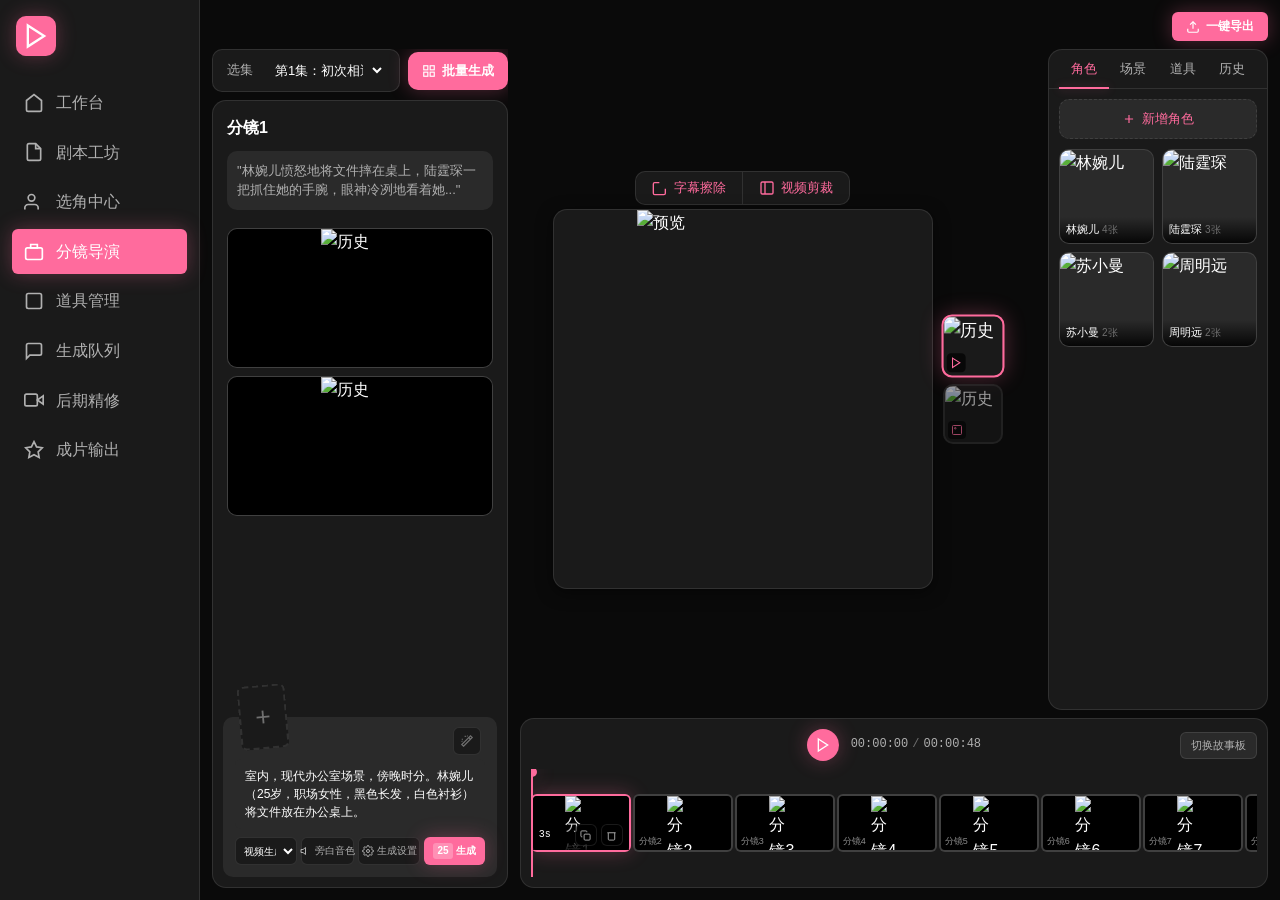
==== commit 6895d99f: "fix: 修复参考素材名称追加问题，时间格式改为HH:MM:SS" ====
--- a/director-dark.html
+++ b/director-dark.html
@@ -223,9 +223,9 @@
               <svg width="20" height="20" viewBox="0 0 24 24" fill="none" stroke="currentColor" stroke-width="2"><polygon points="5 3 19 12 5 21 5 3"/></svg>
             </button>
             <div class="time-info">
-              <span class="current-time" id="currentTimeDisplay">00:00</span>
+              <span class="current-time" id="currentTimeDisplay">00:00:00</span>
               <span class="time-separator">/</span>
-              <span class="total-time">01:23</span>
+              <span class="total-time">00:01:23</span>
             </div>
             <button class="switch-view-btn" id="switchViewBtn">切换故事板</button>
           </div>
--- a/director-dark-styles.css
+++ b/director-dark-styles.css
@@ -654,3 +654,24 @@
 @media (max-width: 1400px) { :root { --left-panel-pct: 28%; } .right-panel { width: 220px; } .preview-main { max-width: 380px; } }
 @media (max-width: 1200px) { :root { --left-panel-pct: 30%; } .right-panel { width: 200px; } .preview-main { max-width: 340px; } }
 @media (min-width: 1920px) { .right-panel { width: 280px; } .preview-main { max-width: 520px; } }
+
+/* ========== 拖拽排序样式 ========== */
+.timeline-shot.drag-over {
+  border-color: var(--primary);
+  box-shadow: 0 0 20px var(--primary-glow);
+  transform: scale(1.05);
+}
+
+.storyboard-card.drag-over {
+  border-color: var(--primary);
+  box-shadow: 0 0 20px var(--primary-glow);
+  transform: scale(1.05);
+}
+
+.timeline-shot[draggable="true"]:hover {
+  cursor: move;
+}
+
+.storyboard-card[draggable="true"]:hover {
+  cursor: move;
+}
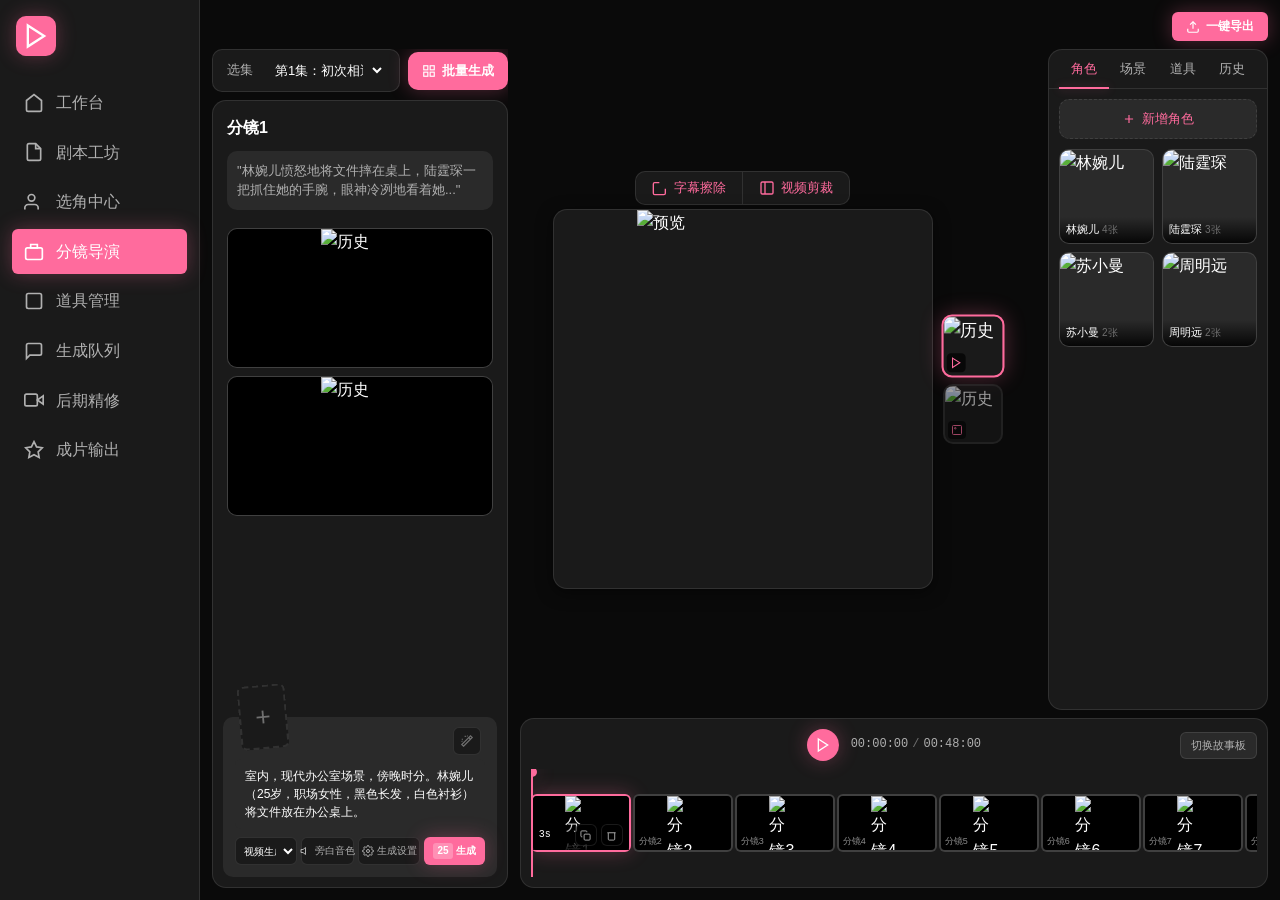
==== commit 5c201526: "fix: 时间格式改为MM:SS:MS（分钟:秒:毫秒）" ====
--- a/director-dark.html
+++ b/director-dark.html
@@ -225,7 +225,7 @@
             <div class="time-info">
               <span class="current-time" id="currentTimeDisplay">00:00:00</span>
               <span class="time-separator">/</span>
-              <span class="total-time">00:01:23</span>
+              <span class="total-time">01:23:00</span>
             </div>
             <button class="switch-view-btn" id="switchViewBtn">切换故事板</button>
           </div>
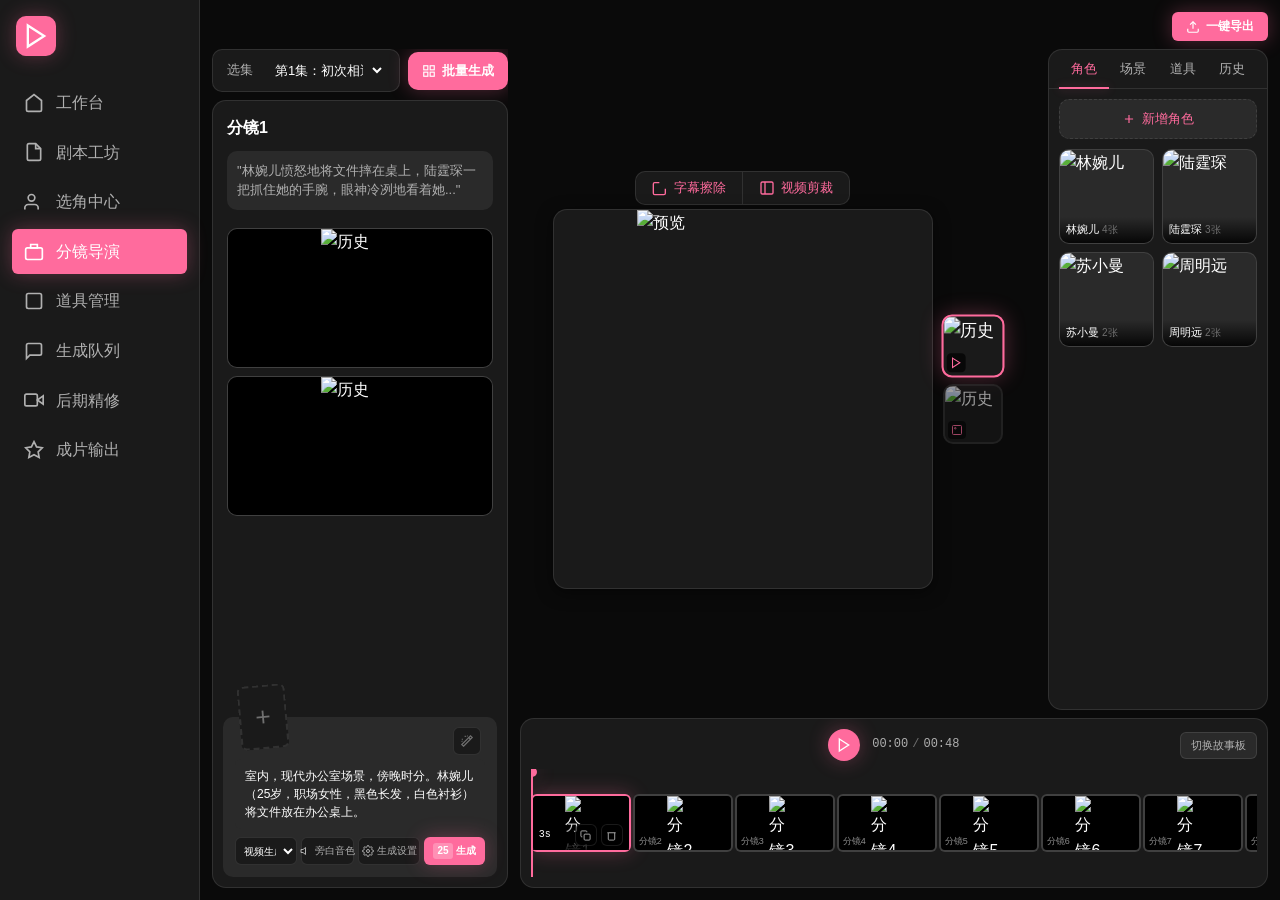
==== commit e4c8b53c: "fix: 时间格式改回MM:SS，四舍五入到整秒" ====
--- a/director-dark.html
+++ b/director-dark.html
@@ -223,9 +223,9 @@
               <svg width="20" height="20" viewBox="0 0 24 24" fill="none" stroke="currentColor" stroke-width="2"><polygon points="5 3 19 12 5 21 5 3"/></svg>
             </button>
             <div class="time-info">
-              <span class="current-time" id="currentTimeDisplay">00:00:00</span>
+              <span class="current-time" id="currentTimeDisplay">00:00</span>
               <span class="time-separator">/</span>
-              <span class="total-time">01:23:00</span>
+              <span class="total-time">01:23</span>
             </div>
             <button class="switch-view-btn" id="switchViewBtn">切换故事板</button>
           </div>
